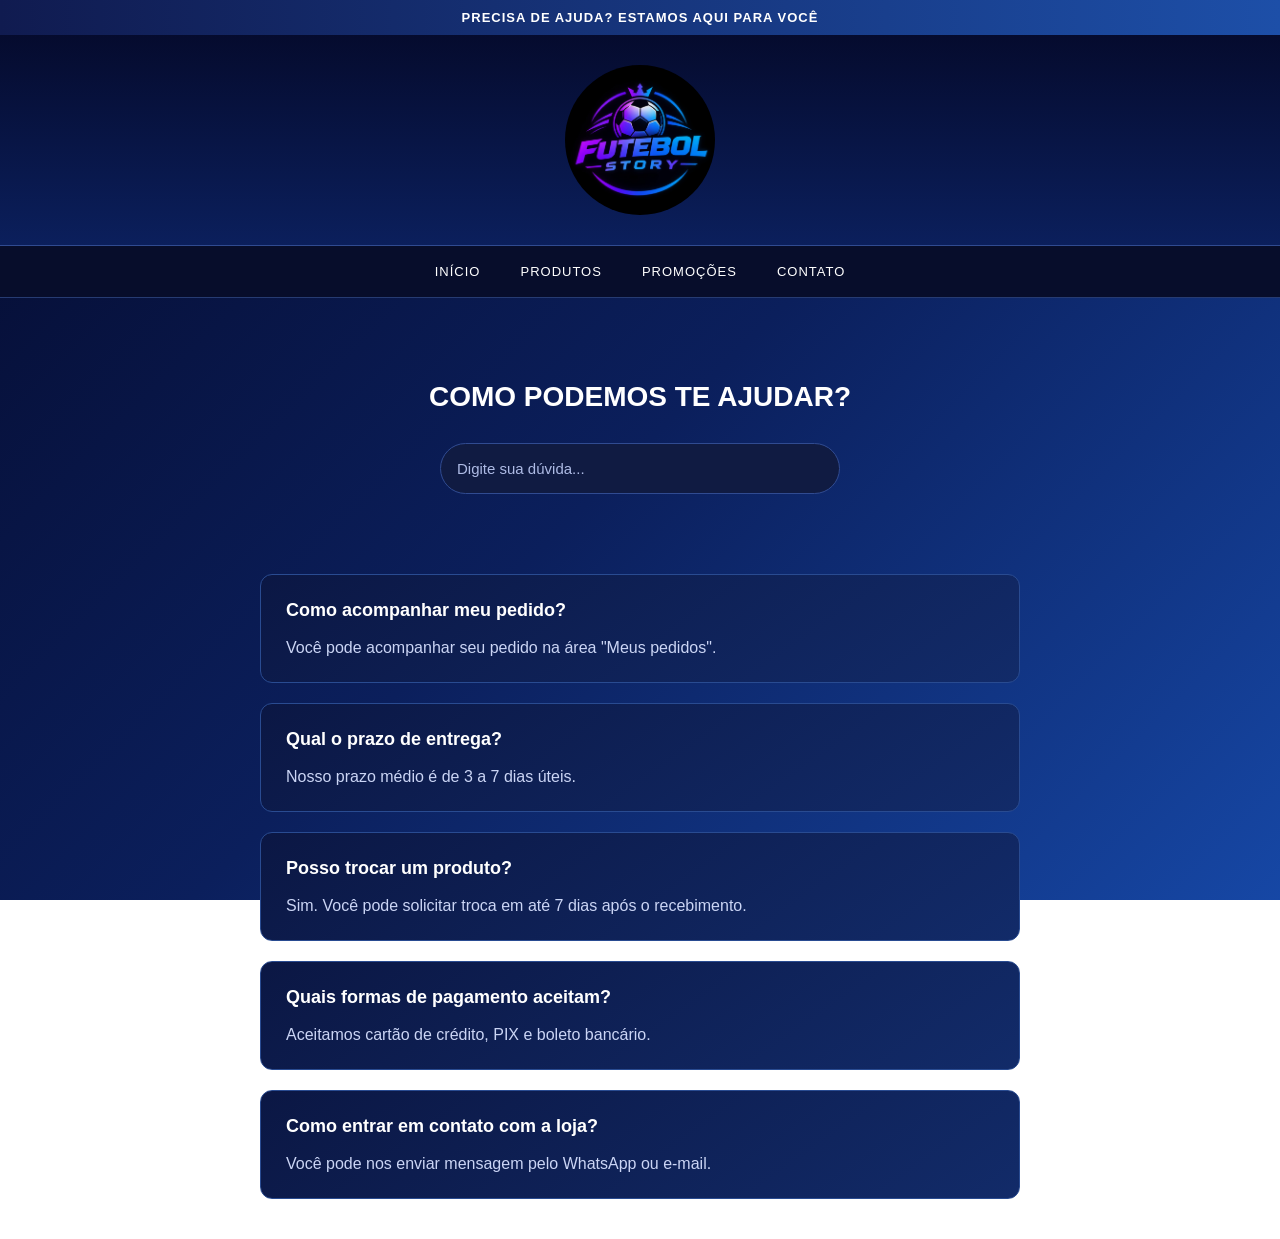
==== trabalho loja de futebol/Página de Contatos/contato.html @ 7f962b8f "primeira publicaçao futebol story" ====
<!DOCTYPE html>

<html lang="pt-br">

<head>

    <meta charset="UTF-8">

    <title>
        Contato - Minha Loja
    </title>

    <link
        rel="stylesheet"
        href="contato.css"
    >

</head>


<body>


    <!-- BARRA SUPERIOR -->

    <div class="barra-topo">

        PRECISA DE AJUDA?
        ESTAMOS AQUI PARA VOCÊ

    </div>



    <!-- CABEÇALHO -->

    <header>

        <img
            src="../Imagens/logo da loja azul.jpeg"
            alt="Logo da loja"
        >

    </header>



    <!-- MENU -->

    <nav class="menu">

        <a href="../Página de Início/inicio.html">
            INÍCIO
        </a>

        <a href="../Página de Produtos/produtos.html">
            PRODUTOS
        </a>

        <!-- ATUALIZAÇÃO 01/09 - LINK PARA A NOVA PÁGINA DE PROMOÇÕES -->
        <a href="../Página de Promoções/promocoes.html">
            PROMOÇÕES
        </a>

        <a href="contato.html">
            CONTATO
        </a>

    </nav>



    <!-- SUPORTE -->

    <section class="suporte">

        <h1>
            COMO PODEMOS TE AJUDAR?
        </h1>


        <input
            type="text"
            id="pesquisaFaq"
            placeholder="Digite sua dúvida..."
            onkeyup="filtrarFAQ()"
        >

    </section>



    <!-- PERGUNTAS -->

    <section class="faq">


        <div class="pergunta">

            <h3>
                Como acompanhar meu pedido?
            </h3>

            <p>
                Você pode acompanhar seu pedido
                na área "Meus pedidos".
            </p>

        </div>



        <div class="pergunta">

            <h3>
                Qual o prazo de entrega?
            </h3>

            <p>
                Nosso prazo médio é de
                3 a 7 dias úteis.
            </p>

        </div>



        <div class="pergunta">

            <h3>
                Posso trocar um produto?
            </h3>

            <p>
                Sim. Você pode solicitar troca
                em até 7 dias após o recebimento.
            </p>

        </div>



        <div class="pergunta">

            <h3>
                Quais formas de pagamento aceitam?
            </h3>

            <p>
                Aceitamos cartão de crédito,
                PIX e boleto bancário.
            </p>

        </div>



        <div class="pergunta">

            <h3>
                Como entrar em contato com a loja?
            </h3>

            <p>
                Você pode nos enviar mensagem
                pelo WhatsApp ou e-mail.
            </p>

        </div>


    </section>



    <script src="contato.js"></script>


</body>

</html>
---- trabalho loja de futebol/Página de Contatos/contato.css ----
/* ============================= */
/* CONFIGURAÇÃO GERAL */
/* ============================= */

* {
    box-sizing: border-box;
}

body {
    font-family: Arial, sans-serif;
    margin: 0;
    color: white;

    background: linear-gradient(
        135deg,
        #050b2e,
        #0b1f5c,
        #1647a5
    );

    background-attachment: fixed;
    background-size: cover;
}


/* ============================= */
/* TÍTULOS */
/* ============================= */

h2 {
    color: #ffffff;
    text-align: center;
    font-size: 40px;
}


/* ============================= */
/* BARRA SUPERIOR */
/* ============================= */

.barra-topo {
    background: linear-gradient(
        90deg,
        #101b50,
        #1d4fa8
    );

    color: white;
    text-align: center;

    padding: 10px;

    font-size: 13px;
    font-weight: bold;
    letter-spacing: 1px;
}


/* ============================= */
/* CABEÇALHO */
/* ============================= */

header {
    background: linear-gradient(
        180deg,
        #050b2e,
        #0b1f5c
    );

    padding: 30px;

    display: flex;
    justify-content: center;
    align-items: center;

    border-bottom: 1px solid #304b91;
}


/* LOGO */

header img {
    width: 150px;
    border-radius: 50%;

    transition: 0.3s;
}

header img:hover {
    transform: scale(1.05);

    box-shadow:
        0 10px 25px rgba(70, 130, 255, 0.25);
}


/* ============================= */
/* MENU */
/* ============================= */

.menu {
    background-color: #070d2b;

    display: flex;
    justify-content: center;

    gap: 40px;

    padding: 18px;

    border-bottom: 1px solid #263b72;
}

.menu a {
    color: white;

    text-decoration: none;

    font-size: 13px;
    letter-spacing: 1px;

    transition: 0.3s;

    position: relative;
}

.menu a:hover {
    color: #9fc4ff;
}


/* LINHA DOS LINKS */

.menu a::after {
    content: "";

    position: absolute;

    width: 100%;
    height: 2px;

    bottom: -5px;
    left: 0;

    background-color: #6ea8ff;

    transform: scaleX(0);

    transform-origin: bottom right;

    transition: transform 0.3s ease;
}

.menu a:hover::after {
    transform: scaleX(1);

    transform-origin: bottom left;
}


/* ============================= */
/* ÁREA PRINCIPAL */
/* ============================= */

.suporte {
    text-align: center;

    padding: 60px 20px;
}

.suporte h1 {
    margin-bottom: 30px;

    font-size: 28px;
    color: white;
}

.suporte input {
    width: 400px;
    max-width: 90%;

    padding: 16px;

    border-radius: 30px;

    border: 1px solid #304b91;

    background-color: #101b42;

    color: white;

    outline: none;

    font-size: 15px;

    transition: 0.3s;
}

.suporte input:focus {
    border-color: #6ea8ff;

    box-shadow:
        0 0 12px rgba(80, 145, 255, 0.25);
}

.suporte input::placeholder {
    color: #aebbe5;
}


/* ============================= */
/* FAQ */
/* ============================= */

.faq {
    max-width: 800px;

    margin: auto;

    padding: 20px;
}

.pergunta {
    background: linear-gradient(
        145deg,
        #0b1744,
        #122b69
    );

    padding: 25px;

    margin-bottom: 20px;

    border-radius: 12px;

    border: 1px solid #294b91;

    transition: 0.3s;
}

.pergunta:hover {
    border-color: #5c8fe8;

    transform: translateY(-3px);

    box-shadow:
        0 8px 20px rgba(40, 100, 220, 0.2);
}

.pergunta h3 {
    margin-top: 0;

    font-size: 18px;

    color: white;
}

.pergunta p {
    color: #cbd5f5;

    margin-bottom: 0;
}


/* ============================= */
/* RESPONSIVIDADE */
/* ============================= */

@media (max-width: 600px) {

    header {
        padding: 25px;
    }

    .menu {
        gap: 15px;
        flex-wrap: wrap;
    }

    .suporte {
        padding: 40px 15px;
    }

    .suporte h1 {
        font-size: 24px;
    }

    h2 {
        font-size: 30px;
    }

    .faq {
        padding: 15px;
    }

    .pergunta {
        padding: 20px;
    }
}
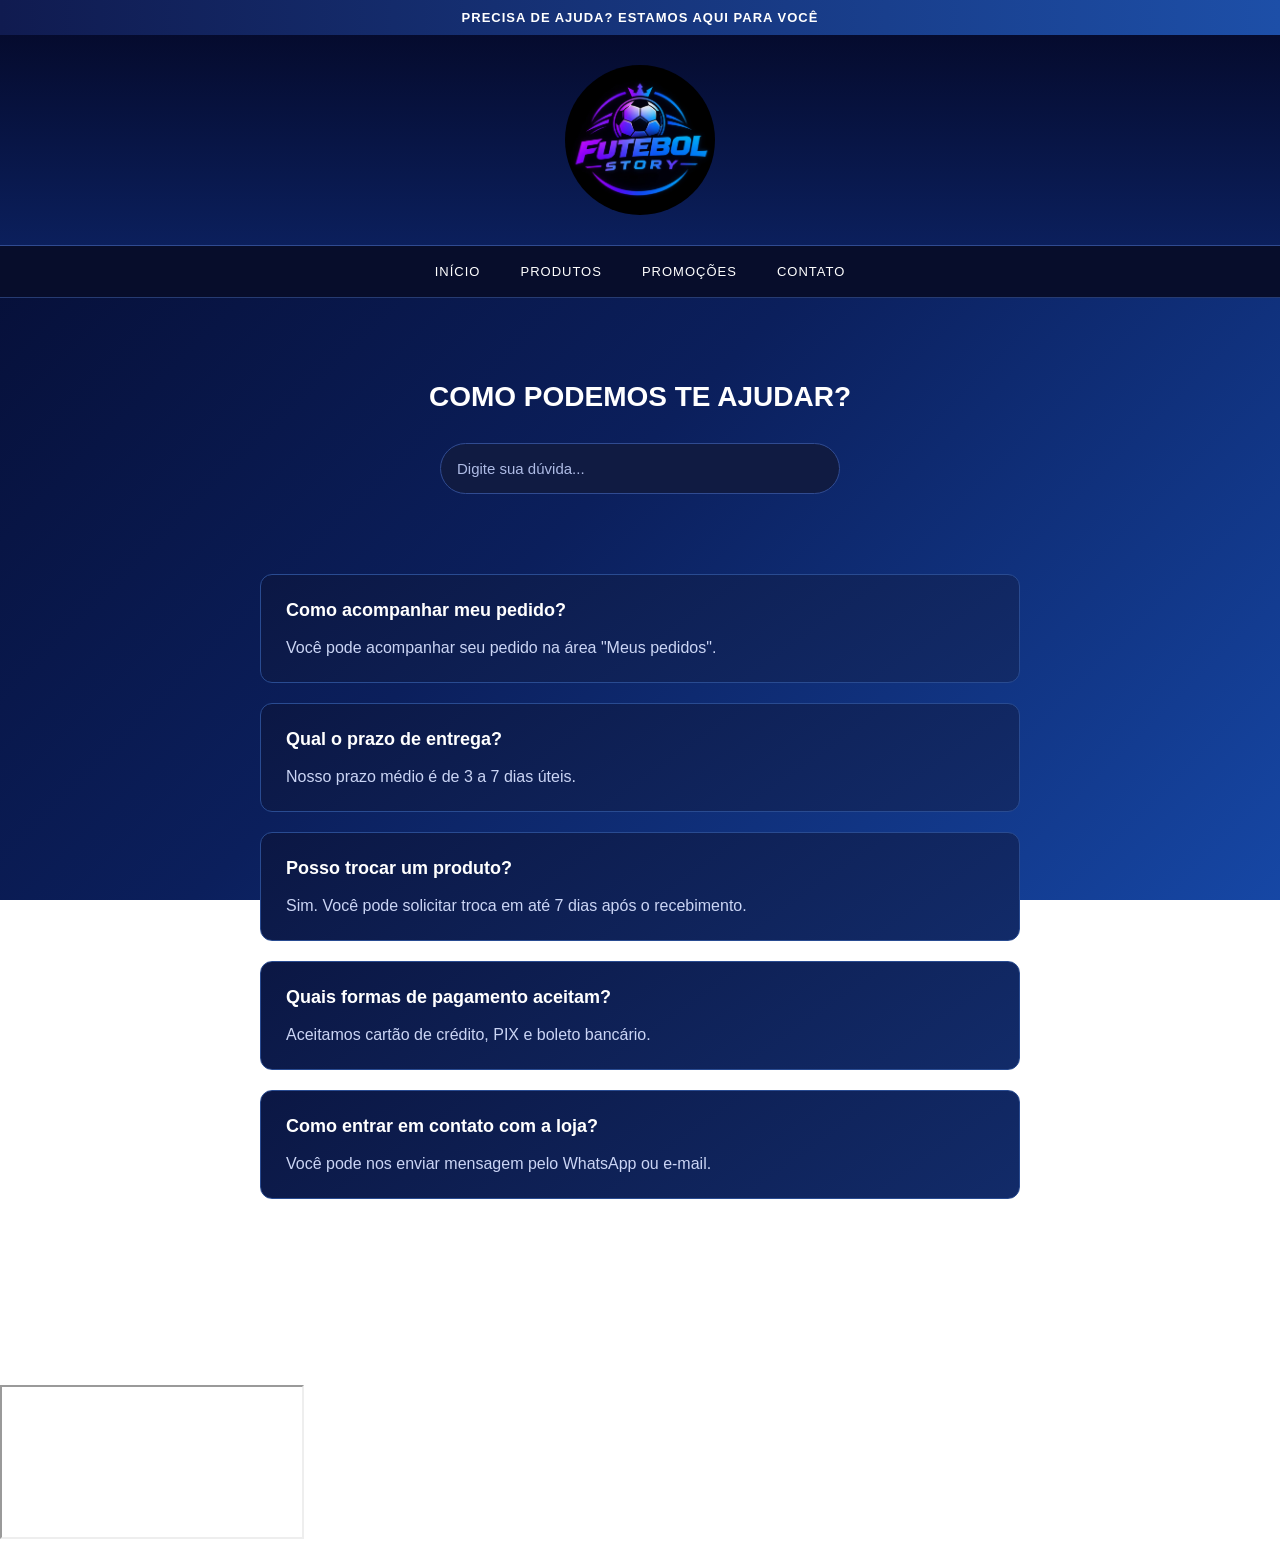
==== commit 5ef8f35e: "Update contato.html" ====
--- a/trabalho loja de futebol/Página de Contatos/contato.html
+++ b/trabalho loja de futebol/Página de Contatos/contato.html
@@ -1,3 +1,4 @@
+
 <!DOCTYPE html>
 
 <html lang="pt-br">
@@ -173,9 +174,38 @@
 
 
 
+    <!-- ATUALIZAÇÃO 23/11 - NOVA SEÇÃO COM A LOCALIZAÇÃO DA LOJA -->
+
+    <section class="localizacao">
+
+        <h2>
+            ONDE ESTAMOS
+        </h2>
+
+        <p>
+            R. Carmine Monetti, 81 - Jardim das Oliveiras,
+            São Paulo - SP, 08111-160
+        </p>
+
+        <div class="mapa-loja">
+
+            <iframe
+                src="https://www.google.com/maps?q=R.%20Carmine%20Monetti,%2081%20-%20Jardim%20das%20Oliveiras,%20S%C3%A3o%20Paulo%20-%20SP,%2008111-160&output=embed"
+                title="Localização da Futbol Store no Google Maps"
+                loading="lazy"
+                allowfullscreen=""
+            >
+            </iframe>
+
+        </div>
+
+    </section>
+
+
+
     <script src="contato.js"></script>
 
 
 </body>
 
-</html>+</html>
